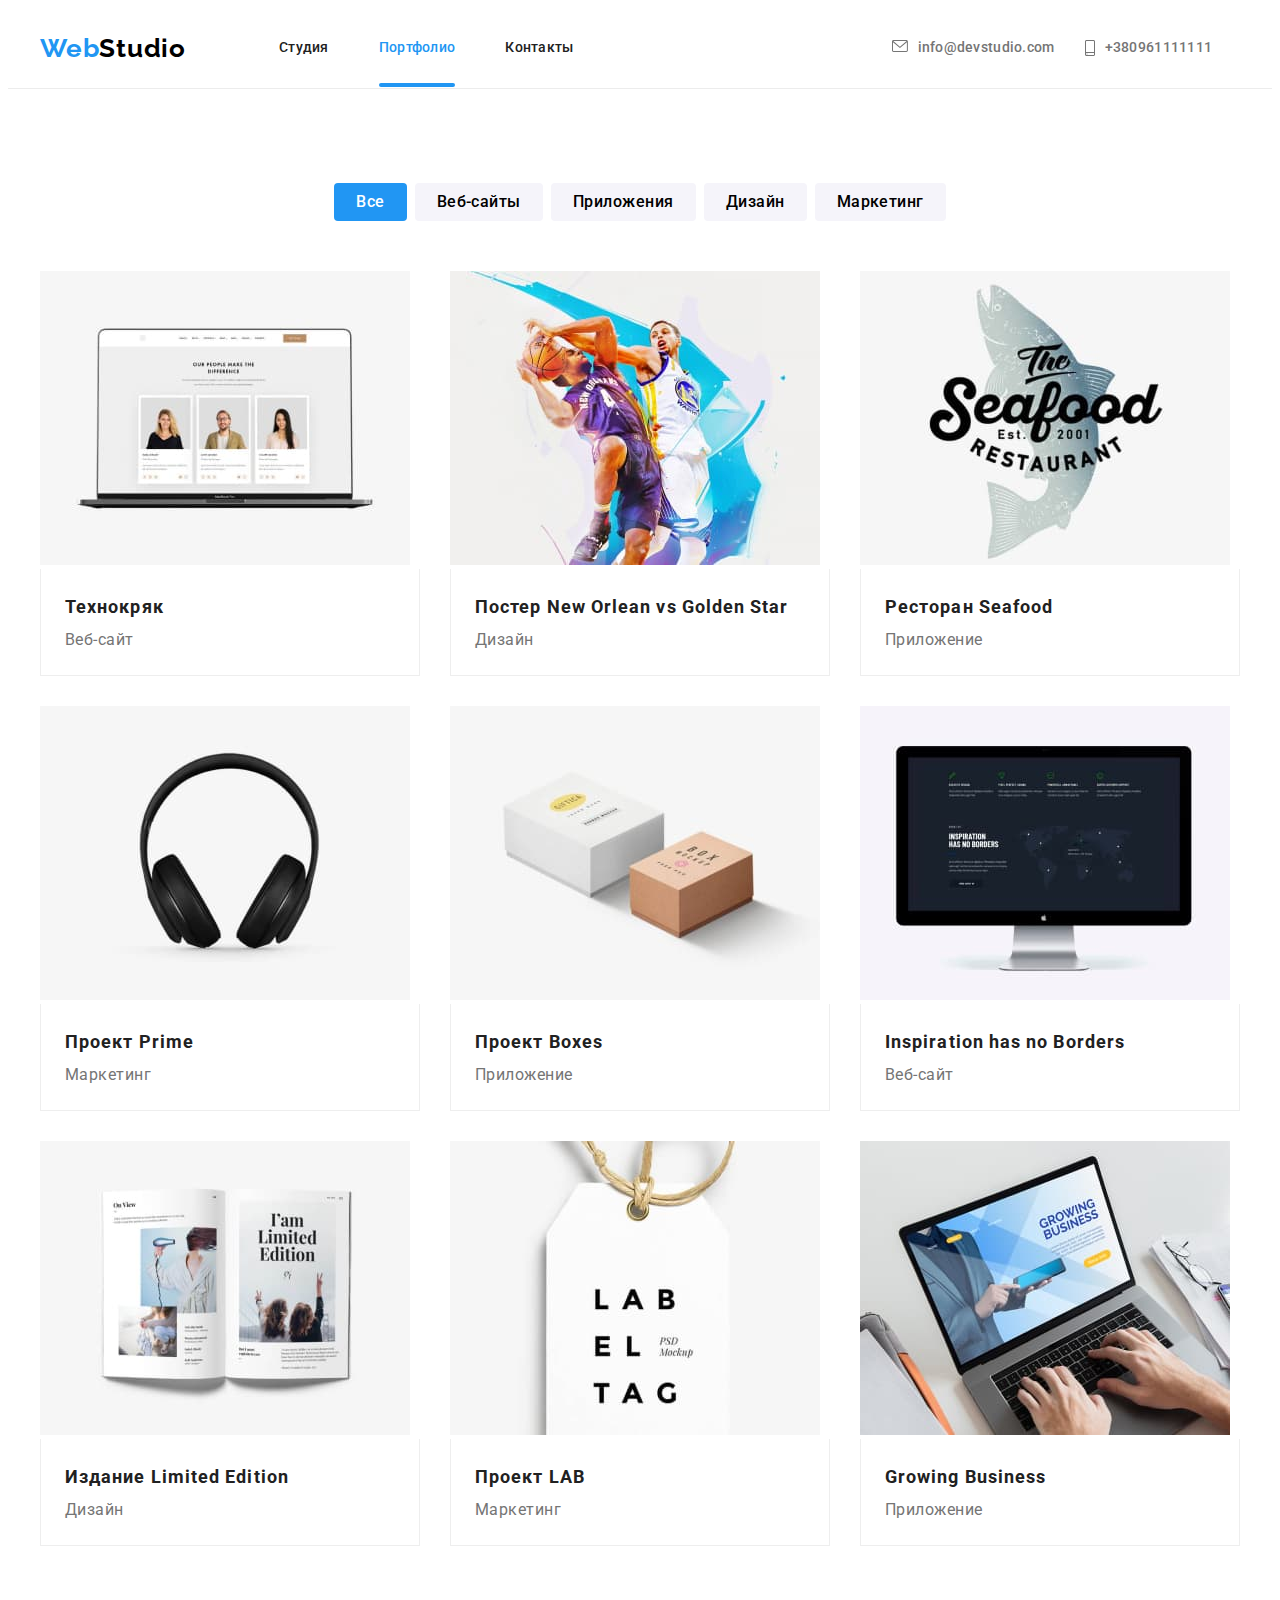
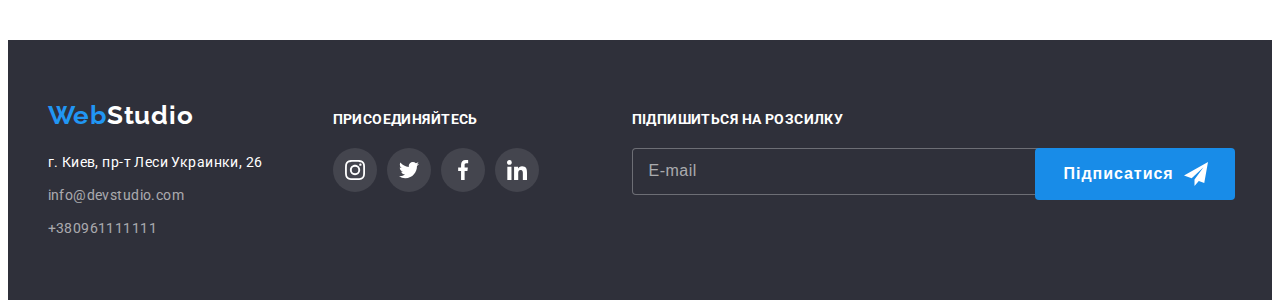
==== portfolio.html @ fa7259df "Initial commit" ====
<!DOCTYPE html>
<html lang="ru">
  <head>
    <meta charset="UTF-8" />
    <meta http-equiv="X-UA-Compatible" content="IE=edge" />
    <meta name="viewport" content="width=device-width, initial-scale=1.0" />
    <title>Document</title>
    <!--Nornalize start-->
    <link
      rel="stylesheet"
      href="https://cdnjs.cloudflare.com/ajax/libs/modern-normalize/1.1.0/modern-normalize.min.css"
      integrity="sha512-wpPYUAdjBVSE4KJnH1VR1HeZfpl1ub8YT/NKx4PuQ5NmX2tKuGu6U/JRp5y+Y8XG2tV+wKQpNHVUX03MfMFn9Q=="
      crossorigin="anonymous"
      referrerpolicy="no-referrer"
    />
    <!--Normalize end-->
    <link rel="preconnect" href="https://fonts.googleapis.com" />
    <link rel="preconnect" href="https://fonts.gstatic.com" crossorigin />
    <link
      href="https://fonts.googleapis.com/css2?family=Raleway:wght@700&family=Roboto:wght@400;500;700;900&display=swap"
      rel="stylesheet"
    />
    <link rel="stylesheet" href="./css/styles.css" />
  </head>

  <body>
    <header class="heder-portfolio">
      <div class="container header-container">
        <a class="logo" href="">Web<span class="logo-studio">Studio</span></a>
        <!--Navigate-->
        <nav class="header-nav">
          <ul class="nav-list">
            <li>
              <a class="header-nav-item nav-item" href="index.html">Студия</a>
            </li>
            <li>
              <a class="header-nav-item nav-current-link" href="">Портфолио</a>
            </li>
            <li><a class="header-nav-item nav-item" href="">Контакты</a></li>
          </ul>
        </nav>
        <!--Contacts-->

        <ul class="header-contacts">
          <li>
            <a class="header-mail mail-link" href="mailto:info@devstudio.com"
              ><svg class="header-mail-icon" width="16" height="12">
                <use href="./images/icons.svg.svg#icon-envelope"></use></svg
              >info@devstudio.com</a
            >
          </li>
          <li>
            <a class="header-phone phone-link" href="tel:+380961111111"
              ><svg class="header-phone-icon" width="10" height="16">
                <use href="./images/icons.svg.svg#icon-smartphone"></use></svg
              >+380961111111</a
            >
          </li>
        </ul>
      </div>
    </header>
    <main>
      <section class="filter-section">
        <div class="container filter-container">
          <h1 class="hidden">Портфолио работ студии</h1>
          <ul class="filter-list">
            <li>
              <button class="filter-btn main-btn" type="button">Все</button>
            </li>
            <li><button class="filter-btn" type="button">Веб-сайты</button></li>
            <li>
              <button class="filter-btn" type="button">Приложения</button>
            </li>
            <li><button class="filter-btn" type="button">Дизайн</button></li>
            <li><button class="filter-btn" type="button">Маркетинг</button></li>
          </ul>

          <ul class="projects-list">
            <li class="project-item">
              <a class="portfolio-link" href="">
                <div class="portfolio-thumb">
                  <img width="370" src="images/prtf-images/img1.jpg" alt="Веб-сайт Технокряк" />
                  <div class="overlay">
                    <p class="overlay-text">
                      Ресурс пропонує комплексні пропозиції з різним рівнем функціоналу та сервісів.
                      Все це дозволить відвідувачу отримати вичерпні відомості про компанію чи
                      приватну особу.
                    </p>
                  </div>
                </div>
                <div class="project-content">
                  <h2 class="project-name">Технокряк</h2>
                  <p class="project-text">Веб-сайт</p>
                </div>
              </a>
            </li>

            <li class="project-item">
              <a class="portfolio-link" href="">
                <div class="portfolio-thumb">
                  <img width="370" src="images/prtf-images/img2.jpg" alt="Дизайн постера" />
                  <div class="overlay">
                    <p class="overlay-text">
                      Ресурс пропонує комплексні пропозиції з різним рівнем функціоналу та сервісів.
                      Все це дозволить відвідувачу отримати вичерпні відомості про компанію чи
                      приватну особу.
                    </p>
                  </div>
                </div>
                <div class="project-content">
                  <h2 class="project-name" lang="en">Постер New Orlean vs Golden Star</h2>
                  <p class="project-text">Дизайн</p>
                </div>
              </a>
            </li>
            <li class="project-item">
              <a class="portfolio-link" href="">
                <div class="portfolio-thumb">
                  <img width="370" src="images/prtf-images/img3.jpg" alt="Приложение ресторана" />
                  <div class="overlay">
                    <p class="overlay-text">
                      Ресурс пропонує комплексні пропозиції з різним рівнем функціоналу та сервісів.
                      Все це дозволить відвідувачу отримати вичерпні відомості про компанію чи
                      приватну особу.
                    </p>
                  </div>
                </div>
                <div class="project-content">
                  <h2 class="project-name" lang="en">Ресторан Seafood</h2>
                  <p class="project-text">Приложение</p>
                </div>
              </a>
            </li>
            <li class="project-item">
              <a class="portfolio-link" href="">
                <div class="portfolio-thumb">
                  <img width="370" src="images/prtf-images/img4.jpg" alt="Маркетинговый проект" />
                  <div class="overlay">
                    <p class="overlay-text">
                      Ресурс пропонує комплексні пропозиції з різним рівнем функціоналу та сервісів.
                      Все це дозволить відвідувачу отримати вичерпні відомості про компанію чи
                      приватну особу.
                    </p>
                  </div>
                </div>
                <div class="project-content">
                  <h2 class="project-name" lang="en">Проект Prime</h2>
                  <p class="project-text">Маркетинг</p>
                </div>
              </a>
            </li>
            <li class="project-item">
              <a class="portfolio-link" href="">
                <div class="portfolio-thumb">
                  <img width="370" src="images/prtf-images/img5.jpg" alt="Проект приложения" />

                  <div class="overlay">
                    <p class="overlay-text">
                      Ресурс пропонує комплексні пропозиції з різним рівнем функціоналу та сервісів.
                      Все це дозволить відвідувачу отримати вичерпні відомості про компанію чи
                      приватну особу.
                    </p>
                  </div>
                </div>
                <div class="project-content">
                  <h2 class="project-name" lang="en">Проект Boxes</h2>
                  <p class="project-text">Приложение</p>
                </div>
              </a>
            </li>
            <li class="project-item">
              <a class="portfolio-link" href="">
                <div class="portfolio-thumb">
                  <img width="370" src="images/prtf-images/img6.jpg" alt="Веб-сайт" />
                  <div class="overlay">
                    <p class="overlay-text">
                      Ресурс пропонує комплексні пропозиції з різним рівнем функціоналу та сервісів.
                      Все це дозволить відвідувачу отримати вичерпні відомості про компанію чи
                      приватну особу.
                    </p>
                  </div>
                </div>
                <div class="project-content">
                  <h2 class="project-name" lang="en">Inspiration has no Borders</h2>
                  <p class="project-text">Веб-сайт</p>
                </div>
              </a>
            </li>

            <li class="project-item">
              <a class="portfolio-link" href="">
                <div class="portfolio-thumb">
                  <img width="370" src="images/prtf-images/img7.jpg" alt="Дизайн издания" />
                  <div class="overlay">
                    <p class="overlay-text">
                      Ресурс пропонує комплексні пропозиції з різним рівнем функціоналу та сервісів.
                      Все це дозволить відвідувачу отримати вичерпні відомості про компанію чи
                      приватну особу.
                    </p>
                  </div>
                </div>
                <div class="project-content">
                  <h2 class="project-name" lang="en">Издание Limited Edition</h2>
                  <p class="project-text">Дизайн</p>
                </div>
              </a>
            </li>
            <li class="project-item">
              <a class="portfolio-link" href="">
                <div class="portfolio-thumb">
                  <img width="370" src="images/prtf-images/img8.jpg" alt="Маркетинговый проект" />
                  <div class="overlay">
                    <p class="overlay-text">
                      Ресурс пропонує комплексні пропозиції з різним рівнем функціоналу та сервісів.
                      Все це дозволить відвідувачу отримати вичерпні відомості про компанію чи
                      приватну особу.
                    </p>
                  </div>
                </div>
                <div class="project-content">
                  <h2 class="project-name" lang="en">Проект LAB</h2>
                  <p class="project-text">Маркетинг</p>
                </div>
              </a>
            </li>
            <li class="project-item">
              <a class="portfolio-link" href="">
                <div class="portfolio-thumb">
                  <img width="370" src="images/prtf-images/img9.jpg" alt="Проект приложения" />
                  <div class="overlay">
                    <p class="overlay-text">
                      Ресурс пропонує комплексні пропозиції з різним рівнем функціоналу та сервісів.
                      Все це дозволить відвідувачу отримати вичерпні відомості про компанію чи
                      приватну особу.
                    </p>
                  </div>
                </div>
                <div class="project-content">
                  <h2 class="project-name" lang="en">Growing Business</h2>
                  <p class="project-text">Приложение</p>
                </div>
              </a>
            </li>
          </ul>
        </div>
      </section>
    </main>
    <!--Подвал-->
    <footer class="footer">
      <section class="container footer-container">
        <div class="footer-contacts">
          <a class="footer-logo" href="">Web<span class="footer-logo-studio">Studio</span></a>
          <address>
            <p class="footer-address">г. Киев, пр-т Леси Украинки, 26</p>
            <a class="footer-mail mail-link" href="mailto:info@devstudio.com">info@devstudio.com</a>
            <a class="footer-phone phone-link" href="tel:+380961111111">+380961111111</a>
          </address>
        </div>
        <div class="footer-socials">
          <h2 class="footer-social-title">Присоединяйтесь</h2>
          <ul class="footer-social-list">
            <li class="footer-social-item">
              <a
                class="footer-socials-link link"
                href=""
                target="_blank"
                rel="noopener noreferrer"
                aria-label="instagram"
              >
                <svg class="footer-socials-icon" width="20" height="20">
                  <use href="./images/icons.svg.svg#icon-instagram-2"></use>
                </svg>
              </a>
            </li>
            <li class="footer-social-item">
              <a
                class="footer-socials-link link"
                href=""
                target="_blank"
                rel="noopener noreferrer"
                aria-label="twitter"
              >
                <svg class="footer-socials-icon" width="20" height="20">
                  <use href="./images/icons.svg.svg#icon-twitter-1"></use>
                </svg>
              </a>
            </li>
            <li class="footer-social-item">
              <a
                class="footer-socials-link link"
                href=""
                target="_blank"
                rel="noopener noreferrer"
                aria-label="facebook"
              >
                <svg class="footer-socials-icon" width="20" height="20">
                  <use href="./images/icons.svg.svg#icon-facebook-1"></use>
                </svg>
              </a>
            </li>
            <li class="footer-social-item">
              <a
                class="footer-socials-link link"
                href=""
                target="_blank"
                rel="noopener noreferrer"
                aria-label="linkedin"
              >
                <svg class="footer-socials-icon" width="20" height="20">
                  <use href="./images/icons.svg.svg#icon-linkedin-1"></use>
                </svg>
              </a>
            </li>
          </ul>
        </div>
        <form class="footer-form">
          <h2 class="footer-form-title">Підпишиться на розсилку</h2>
          <div class="footer-form-items">
            <label class="footer-form-wrap">
              <input class="footer-form-input" type="email" placeholder="E-mail" />
            </label>
            <button class="footer-form-btn" type="submit">
              Підписатися
              <svg class="modal-btn-icon" width="24" height="24">
                <use href="./images/icons.svg.svg#telegram-icon"></use>
              </svg>
            </button>
          </div>
        </form>
      </section>
    </footer>
  </body>
</html>
---- css/styles.css ----
:root {
  /*colors*/
  --background-clr: #2f303a;
  --background-clr-team: #f5f4fa;

  /*fonts*/

  --secondary-font: 'Raleway', sans-serif;
  --main-font: 'Roboto', sans-serif;
  /*text colors*/
  --main-txt-cl: #212121;
  --txt-cl: #757575;
  --btn-txt-cl: #ffffff;
  --accent-txt: #2196f3;
  /*decoration*/
  --cubic: cubic-bezier(0.4, 0, 0.2, 1);
}

body {
  color: var(--main-txt-cl);
  font-family: var(--main-font);
}

/* reset styles */
h1,
h2,
h3,
h4,
h5,
h6,
p {
  margin: 0;
}

.logo {
  margin-right: 93px;
  font-family: var(--secondary-font);
  font-weight: 700;
  font-size: 26px;
  line-height: 1.19;
  letter-spacing: 0.03em;
  color: var(--accent-txt);
  text-decoration: none;
}

.container {
  width: 1200px;

  padding-left: 15px;
  padding-right: 15px;
  margin-left: auto;
  margin-right: auto;
}

.header-container {
  display: flex;
  align-items: center;
}

.logo-studio {
  color: #000000;
}

.nav-list,
.header-contacts,
.advantage-list,
.scope-list,
.team-list,
.filter-list,
.projects-list,
.clients-list,
.team-social-list,
.footer-social-list {
  list-style: none;
}

.nav-list {
  display: flex;
  gap: 50px;
  padding-left: 0%;
  margin-left: 0%;
}

.header-nav {
  font-weight: 500;
  font-size: 14px;
  line-height: 1.14;
  letter-spacing: 0.02em;
}
.nav-item {
  transition: color 250ms var(--cubic);
}
.nav-item:hover,
.nav-item:focus {
  color: var(--accent-txt);
  padding: 20px 0;
}

.nav-item,
.header-mail,
.header-phone,
.footer-mail,
.footer-phone {
  text-decoration: none;
  color: currentColor;
}

.header-contacts {
  display: flex;
  padding-left: 0px;
  gap: 30px;
  padding-top: 32px;
  padding-bottom: 32px;
  margin: 0px;
  align-items: center;
}

.header-phone {
  padding-right: 0px;
}

.header-mail {
  margin-left: 318px;
}

.header-mail,
.header-phone {
  flex-basis: calc((100% - 50px) / 2);
  font-weight: 500;
  font-size: 14px;
  line-height: 1.14;
  letter-spacing: 0.02em;
  color: var(--txt-cl);
}
.header-mail {
  display: flex;
  gap: 10px;
  transition: color 250ms var(--cubic);
}
.header-phone {
  display: flex;
  gap: 10px;
  transition: color 250ms var(--cubic);
}
.header-mail-icon,
.header-phone-icon {
  fill: #757575;
  transition: fill 250ms var(--cubic);
}

.nav-current-link {
  position: relative;
  text-decoration: none;
  color: var(--accent-txt);
  padding-bottom: 32px;
}

.nav-current-link::after {
  content: '';
  position: absolute;
  bottom: 0px;
  left: 0px;

  display: block;
  background-color: #2196f3;
  height: 4px;
  width: 100%;
  border-radius: 2px;
}
.mail-link:focus,
.mail-link:hover,
.phone-link:hover,
.phone-link:focus {
  color: var(--accent-txt);
}

.mail-link:focus .header-mail-icon,
.mail-link:hover .header-mail-icon {
  fill: var(--accent-txt);
}
.phone-link:hover .header-phone-icon,
.phone-link:focus .header-phone-icon {
  fill: var(--accent-txt);
}

.hero {
  padding-top: 200px;
  padding-bottom: 200px;

  background-image: linear-gradient(to right, rgba(47, 48, 58, 0.4), rgba(47, 48, 58, 0.4)),
    url(../images/bcgr/bcgr-Img.jpg);

  background-color: #c4c4c4;
  background-repeat: no-repeat;
  max-width: 1600px;
  margin: 0 auto;
}

.hero-title {
  margin-top: 0px;
  margin-bottom: 30px;

  font-weight: 900;
  font-size: 44px;
  line-height: 1.36;

  text-align: center;
  letter-spacing: 0.06em;
  text-transform: uppercase;
  color: var(--btn-txt-cl);
}

.hero-btn {
  display: block;
  margin: 0 auto;
  padding: 10px 32px;

  border: none;

  border-radius: 4px;

  filter: drop-shadow(0px 4px 4px rgba(0, 0, 0, 0.25));

  font-family: inherit;
  font-weight: 700;
  font-size: 16px;
  line-height: 1.86;
  letter-spacing: 0.06em;
  color: var(--btn-txt-cl);
  background-color: var(--accent-txt);
  cursor: pointer;
}

.backdrop {
  position: fixed;
  top: 0;
  left: 0;
  width: 100%;
  height: 100%;
  background-color: rgba(0, 0, 0, 0.2);
  z-index: 1000;

  display: flex;
  align-items: center;
  justify-content: center;

  opacity: 1;
  visibility: visible;
  pointer-events: initial;

  transition: opacity 250ms var(--cubic), visibility 250ms var(--cubic);
}

.backdrop.is-hidden {
  opacity: 0;
  visibility: hidden;
  pointer-events: none;
}

.modal {
  position: absolute;
  top: 50%;
  left: 50%;
  transform: translate(-50%, -50%) scale(1);

  width: 528px;

  background-color: #ffffff;
  border-radius: 4px;
  box-shadow: 0px 1px 3px rgba(0, 0, 0, 0.12), 0px 1px 1px rgba(0, 0, 0, 0.14),
    0px 2px 1px rgba(0, 0, 0, 0.2);
  visibility: visible;
  padding: 40px;

  transition: transform 250ms var(--cubic), opacity 250ms var(--cubic);
}
.backdrop.is-hidden .modal {
  opacity: 0;
  transform: translate(-50%, -50%) scale(0.3);
}

.modal-btn {
  position: absolute;

  display: flex;
  justify-content: center;
  align-items: center;
  padding: 0px;

  right: 8px;
  top: 8px;
  border: 1px solid rgba(0, 0, 0, 0.1);
  background: #ffffff;
  border-radius: 50%;
  width: 30px;
  height: 30px;
  cursor: pointer;
}

.modal-btn-icon:hover,
.modal-btn-icon:focus {
  fill: var(--accent-txt);
}

.advantage {
  padding: 94px 0;
}
.advantage-list {
  display: flex;
  margin: 0px;
  padding-left: 0;
  gap: 30px;
}
.advantage-thumb {
  display: flex;
  align-items: center;
  justify-content: center;

  height: 120px;
  background-color: #f5f4fa;
  margin-bottom: 30px;
}

.advantage-title {
  margin-bottom: 10px;
  font-weight: 700;
  font-size: 14px;
  line-height: 1.14;
  letter-spacing: 0.03em;
  text-transform: uppercase;
}

.advantage-text {
  width: 270px;
  font-weight: 400;
  font-size: 14px;
  line-height: 1.71;
  letter-spacing: 0.03em;
  color: var(--txt-cl);
}
.scope {
  padding: 0 0 94px 0;
}

.scope-title {
  margin-bottom: 50px;
}

.scope-title,
.team-title,
.clients-title {
  font-weight: 700;
  font-size: 36px;
  line-height: 1.17;
  text-align: center;
  letter-spacing: 0.03em;
}

.scope-list {
  display: flex;
  flex-wrap: wrap;
  padding-left: 0px;
  margin: 0px;
  gap: 30px;
}

.scope-item {
  flex-basis: calc((100% - 60px) / 3);
  position: relative;
}
.scope-item-text {
  position: absolute;

  bottom: 0px;
  left: 0;
  padding: 27px 10px;
  background-color: rgba(47, 48, 58, 0.8);
  width: 100%;
}
.scope-list-title {
  text-transform: uppercase;
  color: #ffffff;
  font-weight: 700;
  font-size: 14px;
  line-height: 1.14;
  letter-spacing: 0.03em;
  text-align: center;
}

.team {
  background-color: var(--background-clr-team);
  padding-top: 94px;
  padding-bottom: 94px;
}

.team-list {
  display: flex;
  flex-wrap: wrap;
  margin: 0px;
  padding: 0px;

  gap: 30px;
}

.team-item {
  flex-basis: calc((100% - 90px) / 4);
  box-shadow: 0px 2px 1px rgba(0, 0, 0, 0.2), 0px 1px 1px rgba(0, 0, 0, 0.14),
    0px 1px 3px rgba(0, 0, 0, 0.12);
}

.team-content {
  align-items: center;
  background-color: var(--btn-txt-cl);
  padding-top: 30px;
  padding-bottom: 30px;

  border-radius: 0px 0px 4px 4px;
}

.team-title {
  margin-bottom: 50px;
}

.team-img {
  display: block;
  min-width: 100%;
  height: auto;
}

.team-name {
  text-align: center;

  font-weight: 500;
  font-size: 16px;
  line-height: 1.19;
  letter-spacing: 0.03em;
}

.team-text {
  margin-top: 10px;
  text-align: center;
  margin-bottom: 16px;

  font-weight: 400;
  font-size: 16px;
  line-height: 1.19;
  letter-spacing: 0.03em;

  color: var(--txt-cl);
}
.team-social-list {
  display: flex;
  gap: 10px;
  padding-left: 32px;
  margin-top: 0px;
  margin-bottom: 0px;
}
.team-socials-link {
  display: flex;
  justify-content: center;
  align-items: center;
  border-radius: 50%;
  width: 44px;
  height: 44px;
  transition: background-color 250ms var(--cubic);
}
.team-socials-link:hover,
.team-socials-link:focus {
  background-color: var(--accent-txt);
}
.team-socials-icon {
  fill: #afb1b8;
  transition: fill 250ms var(--cubic);
}
.team-socials-link:hover .team-socials-icon,
.team-socials-link:focus .team-socials-icon {
  fill: var(--btn-txt-cl);
}
.clients-section {
  padding: 94px 0;
}
.clients-title {
  text-align: center;
  margin-bottom: 50px;
}
.clients-list {
  display: flex;
  gap: 30px;
  padding-left: 0px;
  margin-top: 0px;
  margin-bottom: 0px;
}

.clients-link {
  display: flex;
  justify-content: center;
  align-items: center;
  border: 1px solid #afb1b8;
  border-radius: 4px;
  width: 170px;
  height: 92px;
  transition: border-color 250ms var(--cubic);
}
.clients-link:hover {
  border-color: var(--accent-txt);
}
.clients-link:focus {
  border-color: var(--accent-txt);
}
.client-icon {
  fill: #afb1b8;
  transition: fill 250ms var(--cubic);
}

.clients-link:hover .client-icon,
.clients-link:focus .client-icon {
  fill: var(--accent-txt);
}

.footer {
  background-color: var(--background-clr);
  padding-top: 60px;
  padding-bottom: 60px;
}

.footer-container {
  display: flex;
  align-items: baseline;
}

.footer-container {
  padding-right: 0px;
}
.footer-contacts {
  margin-right: 70px;
}
.footer-logo {
  display: block;
  font-family: var(--secondary-font);
  font-weight: 700;
  font-size: 26px;
  line-height: 1.19;
  letter-spacing: 0.03em;
  color: var(--accent-txt);
  text-decoration: none;
}

.footer-logo-studio {
  color: var(--btn-txt-cl);
}

.footer-address {
  margin-top: 20px;
  margin-bottom: 9px;
  font-family: var(--main-font);
  font-style: normal;
  font-weight: 400;
  font-size: 14px;
  line-height: 1.7;
  letter-spacing: 0.03em;
  color: var(--btn-txt-cl);
}

.footer-mail,
.footer-phone {
  display: block;

  font-style: normal;
  font-weight: 400;
  font-size: 14px;
  line-height: 1.7;
  letter-spacing: 0.03em;
  color: rgba(255, 255, 255, 0.6);
}

.footer-mail {
  padding-bottom: 9px;
}
.footer-socials {
  margin-right: 93px;
}
.footer-social-title {
  color: var(--btn-txt-cl);
  font-weight: 700;
  font-size: 14px;
  line-height: 1.14;
  letter-spacing: 0.03em;
  text-transform: uppercase;
  margin-bottom: 20px;
}

.footer-social-list {
  display: flex;
  gap: 10px;
  padding-left: 0px;
  margin-top: 0px;
  margin-bottom: 0px;
}

.footer-socials-link {
  display: flex;
  justify-content: center;
  align-items: center;
  background-color: rgba(255, 255, 255, 0.1);
  border-radius: 50%;
  width: 44px;
  height: 44px;
  transition: background-color 250ms var(--cubic);
}
.footer-socials-link:hover,
.footer-socials-link:focus {
  background-color: var(--accent-txt);
}
.footer-socials-icon {
  fill: var(--btn-txt-cl);
}

.footer-form-items {
  display: flex;
  gap: 12px;
}

.footer-form-title {
  margin-bottom: 20px;
  font-size: 14px;
  letter-spacing: 0.03em;
  color: #ffffff;
  text-transform: uppercase;
  line-height: 1.14;
}

.footer-form-input {
  width: 100%;
  min-width: 358px;
  border: 1px solid rgba(255, 255, 255, 0.3);
  padding: 15px;
  padding-left: 16px;
  border-radius: 4px;
  background-color: #2f303a;

  outline: transparent;
  transition: border-color 250ms var(--cubic);
  color: #ffffff;
}
.footer-form-input::placeholder {
  color: rgba(255, 255, 255, 0.6);
  font-size: 16px;
  line-height: 1.25;
  letter-spacing: 0.03em;
}
.footer-form-input:focus {
  border-color: #2196f3;
}
.footer-form-btn {
  display: flex;
  gap: 10px;
  align-items: center;

  padding: 10px 14px 10px 28px;

  color: #ffffff;
  font-weight: 700;
  font-size: 16px;
  letter-spacing: 0.06em;
  line-height: 1.88;
  background-color: #188ce8;
  border: 1px solid transparent;
  border-radius: 4px;
  width: 200px;
  cursor: pointer;
  transition: box-shadow 250ms var(--cubic);
}

.footer-form-btn:hover,
.footer-form-btn:focus {
  box-shadow: 0px 4px 4px rgba(0, 0, 0, 0.15);
}

.heder-portfolio {
  border-bottom: 1px solid #ececec;
}

.filter-section {
  padding: 94px 0;
}

.hidden {
  display: none;
}

.filter-list {
  display: flex;
  flex-wrap: wrap;
  justify-content: center;
  gap: 8px;
  padding-left: 0;
  margin: 0px;
  margin-bottom: 50px;
}

.filter-btn {
  display: block;
  margin: 0 auto;
  padding: 6px 22px;
  border: none;
  border-radius: 4px;

  font-family: inherit;
  font-weight: 500;
  font-size: 16px;
  line-height: 1.62;
  letter-spacing: 0.03em;
  cursor: pointer;
  background-color: var(--background-clr-team);
  transition: color 250ms var(--cubic), background 250ms var(--cubic), box-shadow 250ms var(--cubic);
}

.filter-btn:hover,
.filter-btn:focus {
  box-shadow: 0px 2px 2px rgba(0, 0, 0, 0.12), 0px 1px 2px rgba(0, 0, 0, 0.08),
    0px 3px 1px rgba(0, 0, 0, 0.1);
  background: var(--accent-txt);
  color: var(--btn-txt-cl);
}

.main-btn {
  background: var(--accent-txt);
  color: var(--btn-txt-cl);
}

.projects-list {
  display: flex;
  flex-wrap: wrap;
  margin: 0;
  padding-left: 0px;

  gap: 30px;
}

.project-item {
  flex-basis: calc((100% - 60px) / 3);
}
.portfolio-link {
  display: block;
  text-decoration: none;
  color: currentColor;
  transition: box-shadow 250ms var(--cubic);
}

.portfolio-link:hover,
.portfolio-link:focus {
  box-shadow: 1px 4px 6px rgba(0, 0, 0, 0.16), 0px 4px 4px rgba(0, 0, 0, 0.06),
    0px 1px 1px rgba(0, 0, 0, 0.12);
}
.portfolio-link:hover .overlay {
  transform: translateY(0);
}

.portfolio-thumb {
  position: relative;
  overflow: hidden;
}

.overlay {
  position: absolute;
  top: 0;
  left: 0;

  display: flex;
  align-items: center;
  justify-content: center;

  width: 100%;
  height: 100%;
  padding: 63px 24px;

  background-color: rgba(33, 150, 243, 0.9);

  transition: transform 250ms var(--cubic);
  transform: translateY(100%);
}

.overlay-text {
  color: #ffffff;
  font-weight: 400;
  font-size: 18px;
  line-height: 1.56;
  letter-spacing: 0.03em;
  user-select: none;
}
.project-content {
  padding: 20px 24px;
  border: 1px solid #eeeeee;
  border-top: none;
}

.project-name {
  font-weight: 700;
  font-size: 18px;
  line-height: 2;
  letter-spacing: 0.06em;
}

.project-text {
  font-weight: 400;
  font-size: 16px;
  line-height: 1.88;
  color: var(--txt-cl);
  letter-spacing: 0.03em;
}

.register-form {
  text-align: center;
}

.register-form-title {
  display: block;
  margin-bottom: 12px;

  font-size: 20px;
  text-align: center;
  letter-spacing: 0.03em;
  line-height: 1.15;
  color: #212121;
}

.register-form-group {
  margin-bottom: 20px;
}

.register-form-wrap {
  position: relative;
  display: block;
  margin-bottom: 10px;
}

.register-form-wrap:last-child {
  margin-bottom: 0;
}

.register-form-label {
  display: block;
  text-align: left;
  margin-bottom: 4px;

  color: #757575;
  font-size: 12px;
  line-height: 1.17;
  letter-spacing: 0.01em;
}
.register-form-input,
.register-form-message {
  width: 100%;
  border: 1px solid rgba(33, 33, 33, 0.2);
  padding: 12px;
  padding-left: 15px;
  border-radius: 5px;

  outline: transparent;
}
.register-form-input {
  padding-left: 42px;
  height: 40px;
  transition: border-color 250ms var(--cubic);
}
.register-form-input:focus,
.register-form-message:focus {
  border-color: var(--accent-txt);
}

.register-form-message {
  padding: 12px 16px;
  max-height: 120px;
  resize: none;
  transition: border-color 250ms var(--cubic);
}
.register-form-message::placeholder {
  color: rgba(117, 117, 117, 0.5);
  font-size: 12px;
  line-height: 1.17;
  letter-spacing: 0.01em;
}
.register-form-icon {
  position: absolute;
  bottom: 11px;
  left: 12px;
  transition: fill 250ms var(--cubic);
}
.register-form-input:focus-within + .register-form-icon {
  fill: var(--accent-txt);
}

.register-form-agreement {
  display: flex;
  align-items: center;
  justify-content: center;
  gap: 8px;
  margin-bottom: 30px;
}
.visuaaly-hidden {
  position: absolute;
  white-space: nowrap;
  width: 1px;
  height: 1px;
  overflow: hidden;
  border: 0;
  padding: 0;
  clip: rect(0 0 0 0);
  clip-path: inset(50%);
  margin: -1px;
}

.register-checkbox:checked + .register-icon .register-icon-uncheck {
  opacity: 0;
  transition: opacity 250ms var(--cubic);
}
.register-icon-check {
  opacity: 0;
  transition: opacity var(--cubic);
}

.register-checkbox:checked + .register-icon .register-icon-check {
  opacity: 1;
}

.register-form-agreement-text {
  font-size: 14px;
  user-select: none;
  text-underline-position: under;
  line-height: 1.71;
  letter-spacing: 0.03em;
  color: #757575;
}
.register-form-agreement-link {
  color: #2196f3;
}

.register-form-btn {
  display: inline-flex;
  align-items: center;

  padding: 10px 52px;

  color: #ffffff;
  font-weight: 700;
  font-size: 16px;
  letter-spacing: 0.06em;
  line-height: 1.88;
  background-color: #2196f3;
  border: 1px solid transparent;
  border-radius: 4px;
  filter: drop-shadow(0px 4px 4px rgba(0, 0, 0, 0.15));
  cursor: pointer;
  transition: background-color 250ms var(--cubic);
}

.register-form-btn:hover,
.register-form-btn:focus {
  background-color: #188ce8;
}
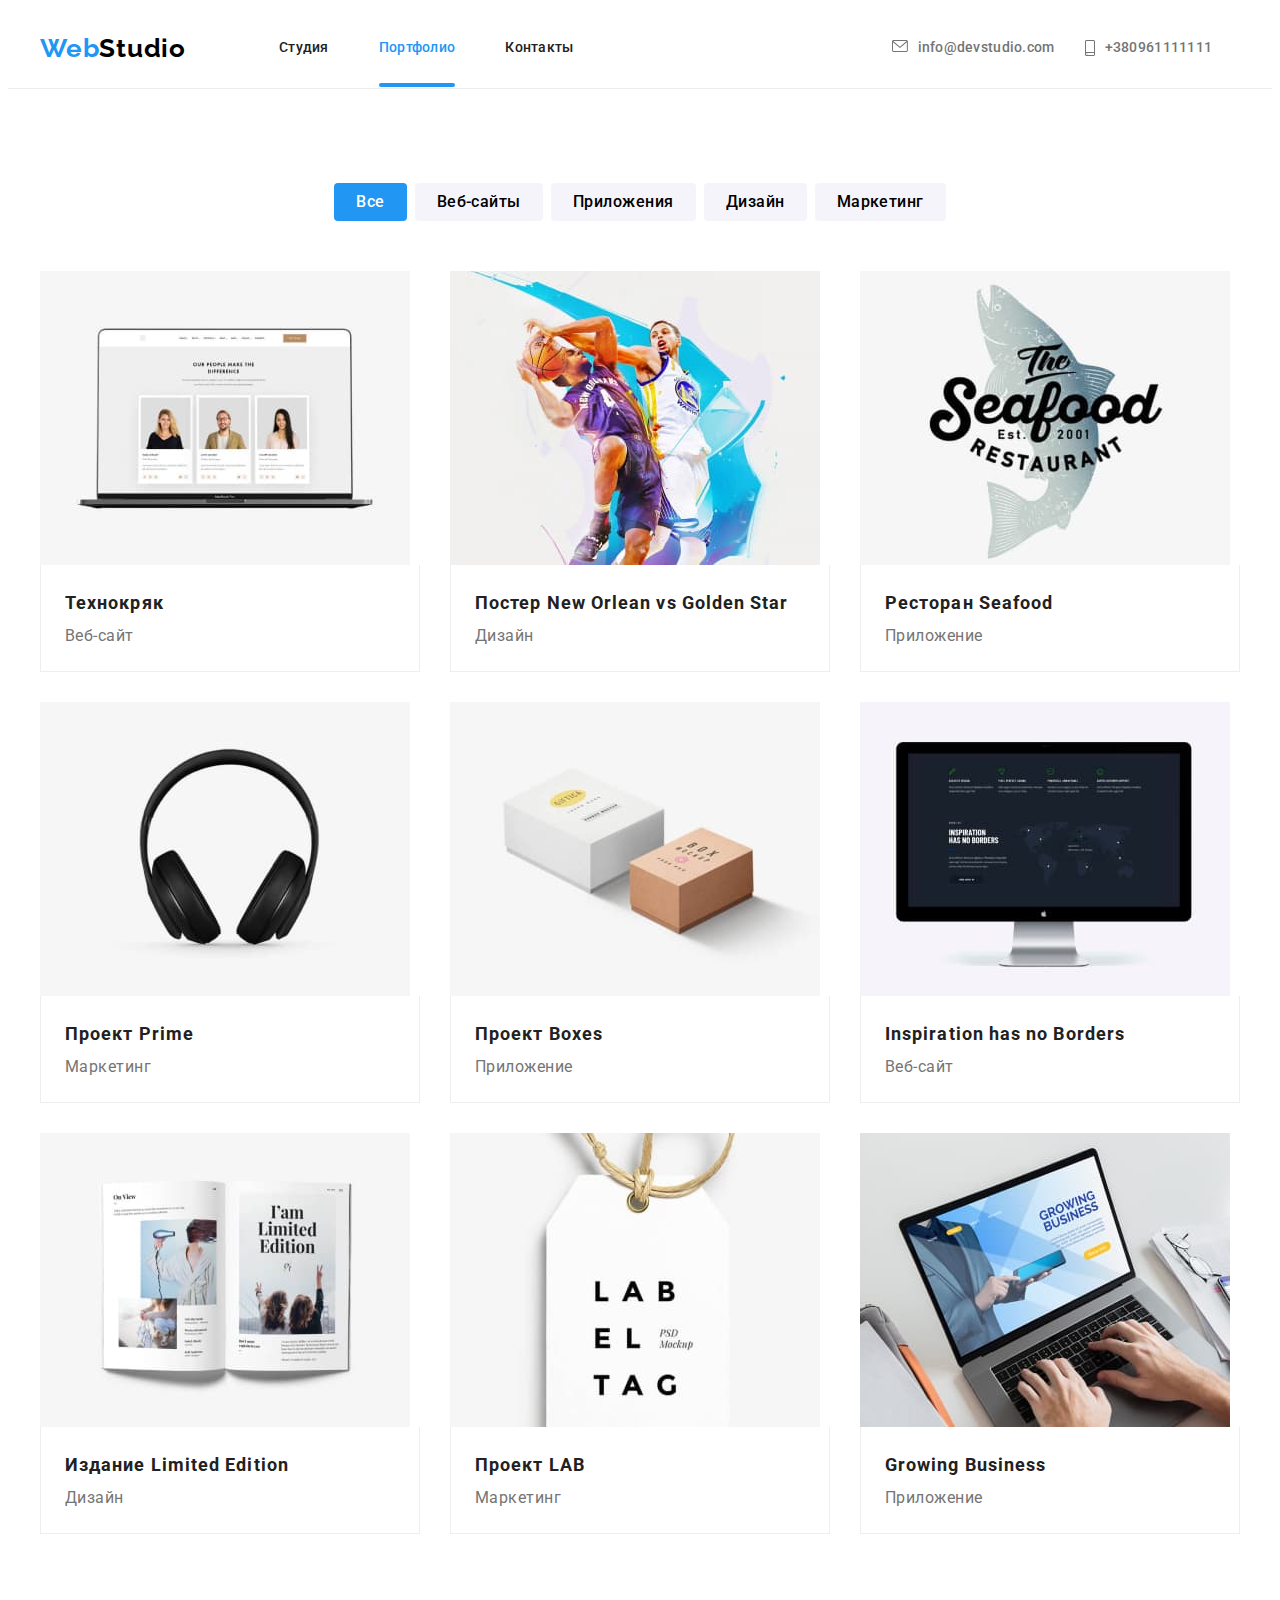
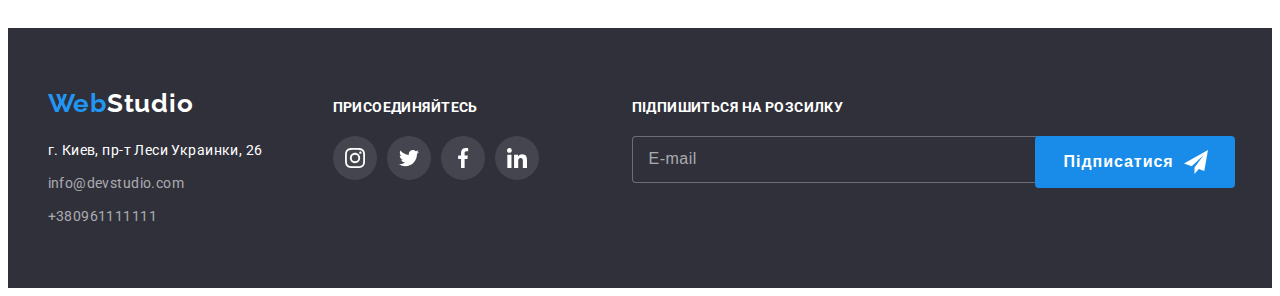
==== commit fe78a911: "BEM portfolio" ====
--- a/portfolio.html
+++ b/portfolio.html
@@ -24,34 +24,34 @@
   </head>
 
   <body>
-    <header class="heder-portfolio">
-      <div class="container header-container">
-        <a class="logo" href="">Web<span class="logo-studio">Studio</span></a>
+    <header class="heder heder__portfolio">
+      <div class="container header__container">
+        <a class="logo header__logo" href="">Web<span class="logo__studio">Studio</span></a>
         <!--Navigate-->
-        <nav class="header-nav">
-          <ul class="nav-list">
-            <li>
-              <a class="header-nav-item nav-item" href="index.html">Студия</a>
-            </li>
-            <li>
-              <a class="header-nav-item nav-current-link" href="">Портфолио</a>
-            </li>
-            <li><a class="header-nav-item nav-item" href="">Контакты</a></li>
+        <nav class="nav">
+          <ul class="nav__list">
+            <li class="nav__item">
+              <a class="nav__link" href="index.html">Студия</a>
+            </li>
+            <li class="nav__item">
+              <a class="nav__link nav__link--current" href="">Портфолио</a>
+            </li class="nav__item">
+            <li><a class="nav__link" href="">Контакты</a></li>
           </ul>
         </nav>
         <!--Contacts-->
 
-        <ul class="header-contacts">
-          <li>
-            <a class="header-mail mail-link" href="mailto:info@devstudio.com"
-              ><svg class="header-mail-icon" width="16" height="12">
+        <ul class="nav-contacts__list">
+          <li class="nav-contacts__item">
+            <a class="nav-contacts__mail" href="mailto:info@devstudio.com"
+              ><svg class="nav-contacts__icon" width="16" height="12">
                 <use href="./images/icons.svg.svg#icon-envelope"></use></svg
               >info@devstudio.com</a
             >
           </li>
-          <li>
-            <a class="header-phone phone-link" href="tel:+380961111111"
-              ><svg class="header-phone-icon" width="10" height="16">
+          <li class="nav-contacts__item">
+            <a class="nav-contacts__phone" href="tel:+380961111111"
+              ><svg class="nav-contacts__icon" width="10" height="16">
                 <use href="./images/icons.svg.svg#icon-smartphone"></use></svg
               >+380961111111</a
             >
@@ -60,184 +60,184 @@
       </div>
     </header>
     <main>
-      <section class="filter-section">
+      <section class="filter">
         <div class="container filter-container">
-          <h1 class="hidden">Портфолио работ студии</h1>
-          <ul class="filter-list">
+          <h1 class="filter__title filter__title--hidden">Портфолио работ студии</h1>
+          <ul class="filter__list">
             <li>
-              <button class="filter-btn main-btn" type="button">Все</button>
-            </li>
-            <li><button class="filter-btn" type="button">Веб-сайты</button></li>
+              <button class="filter__btn filter__btn--main" type="button">Все</button>
+            </li>
+            <li><button class="filter__btn" type="button">Веб-сайты</button></li>
             <li>
-              <button class="filter-btn" type="button">Приложения</button>
-            </li>
-            <li><button class="filter-btn" type="button">Дизайн</button></li>
-            <li><button class="filter-btn" type="button">Маркетинг</button></li>
+              <button class="filter__btn" type="button">Приложения</button>
+            </li>
+            <li><button class="filter__btn" type="button">Дизайн</button></li>
+            <li><button class="filter__btn" type="button">Маркетинг</button></li>
           </ul>
 
           <ul class="projects-list">
-            <li class="project-item">
-              <a class="portfolio-link" href="">
-                <div class="portfolio-thumb">
+            <li class="projects-list__item">
+              <a class="projects-list__link" href="">
+                <div class="projects-list__thumb">
                   <img width="370" src="images/prtf-images/img1.jpg" alt="Веб-сайт Технокряк" />
                   <div class="overlay">
-                    <p class="overlay-text">
-                      Ресурс пропонує комплексні пропозиції з різним рівнем функціоналу та сервісів.
-                      Все це дозволить відвідувачу отримати вичерпні відомості про компанію чи
-                      приватну особу.
-                    </p>
-                  </div>
-                </div>
-                <div class="project-content">
-                  <h2 class="project-name">Технокряк</h2>
-                  <p class="project-text">Веб-сайт</p>
-                </div>
-              </a>
-            </li>
-
-            <li class="project-item">
-              <a class="portfolio-link" href="">
-                <div class="portfolio-thumb">
+                    <p class="projects-list__desc">
+                      Ресурс пропонує комплексні пропозиції з різним рівнем функціоналу та сервісів.
+                      Все це дозволить відвідувачу отримати вичерпні відомості про компанію чи
+                      приватну особу.
+                    </p>
+                  </div>
+                </div>
+                <div class="projects-list__content">
+                  <h2 class="projects-list__name">Технокряк</h2>
+                  <p class="projects-list__text">Веб-сайт</p>
+                </div>
+              </a>
+            </li>
+
+            <li class="projects-list__item">
+              <a class="projects-list__link link" href="">
+                <div class="projects-list__thumb">
                   <img width="370" src="images/prtf-images/img2.jpg" alt="Дизайн постера" />
                   <div class="overlay">
-                    <p class="overlay-text">
-                      Ресурс пропонує комплексні пропозиції з різним рівнем функціоналу та сервісів.
-                      Все це дозволить відвідувачу отримати вичерпні відомості про компанію чи
-                      приватну особу.
-                    </p>
-                  </div>
-                </div>
-                <div class="project-content">
-                  <h2 class="project-name" lang="en">Постер New Orlean vs Golden Star</h2>
-                  <p class="project-text">Дизайн</p>
-                </div>
-              </a>
-            </li>
-            <li class="project-item">
-              <a class="portfolio-link" href="">
-                <div class="portfolio-thumb">
+                    <p class="projects-list__desc">
+                      Ресурс пропонує комплексні пропозиції з різним рівнем функціоналу та сервісів.
+                      Все це дозволить відвідувачу отримати вичерпні відомості про компанію чи
+                      приватну особу.
+                    </p>
+                  </div>
+                </div>
+                <div class="projects-list__content">
+                  <h2 class="projects-list__name" lang="en">Постер New Orlean vs Golden Star</h2>
+                  <p class="projects-list__text">Дизайн</p>
+                </div>
+              </a>
+            </li>
+            <li class="projects-list__item">
+              <a class="projects-list__link" href="">
+                <div class="projects-list__thumb">
                   <img width="370" src="images/prtf-images/img3.jpg" alt="Приложение ресторана" />
                   <div class="overlay">
-                    <p class="overlay-text">
-                      Ресурс пропонує комплексні пропозиції з різним рівнем функціоналу та сервісів.
-                      Все це дозволить відвідувачу отримати вичерпні відомості про компанію чи
-                      приватну особу.
-                    </p>
-                  </div>
-                </div>
-                <div class="project-content">
-                  <h2 class="project-name" lang="en">Ресторан Seafood</h2>
-                  <p class="project-text">Приложение</p>
-                </div>
-              </a>
-            </li>
-            <li class="project-item">
-              <a class="portfolio-link" href="">
-                <div class="portfolio-thumb">
+                    <p class="projects-list__desc">
+                      Ресурс пропонує комплексні пропозиції з різним рівнем функціоналу та сервісів.
+                      Все це дозволить відвідувачу отримати вичерпні відомості про компанію чи
+                      приватну особу.
+                    </p>
+                  </div>
+                </div>
+                <div class="projects-list__content">
+                  <h2 class="projects-list__name" lang="en">Ресторан Seafood</h2>
+                  <p class="projects-list__text">Приложение</p>
+                </div>
+              </a>
+            </li>
+            <li class="projects-list__item">
+              <a class="projects-list__link" href="">
+                <div class="projects-list__thumb">
                   <img width="370" src="images/prtf-images/img4.jpg" alt="Маркетинговый проект" />
                   <div class="overlay">
-                    <p class="overlay-text">
-                      Ресурс пропонує комплексні пропозиції з різним рівнем функціоналу та сервісів.
-                      Все це дозволить відвідувачу отримати вичерпні відомості про компанію чи
-                      приватну особу.
-                    </p>
-                  </div>
-                </div>
-                <div class="project-content">
-                  <h2 class="project-name" lang="en">Проект Prime</h2>
-                  <p class="project-text">Маркетинг</p>
-                </div>
-              </a>
-            </li>
-            <li class="project-item">
-              <a class="portfolio-link" href="">
-                <div class="portfolio-thumb">
+                    <p class="projects-list__desc">
+                      Ресурс пропонує комплексні пропозиції з різним рівнем функціоналу та сервісів.
+                      Все це дозволить відвідувачу отримати вичерпні відомості про компанію чи
+                      приватну особу.
+                    </p>
+                  </div>
+                </div>
+                <div class="projects-list__content">
+                  <h2 class="projects-list__name" lang="en">Проект Prime</h2>
+                  <p class="projects-list__text">Маркетинг</p>
+                </div>
+              </a>
+            </li>
+            <li class="projects-list__item">
+              <a class="projects-list__link" href="">
+                <div class="projects-list__thumb">
                   <img width="370" src="images/prtf-images/img5.jpg" alt="Проект приложения" />
 
                   <div class="overlay">
-                    <p class="overlay-text">
-                      Ресурс пропонує комплексні пропозиції з різним рівнем функціоналу та сервісів.
-                      Все це дозволить відвідувачу отримати вичерпні відомості про компанію чи
-                      приватну особу.
-                    </p>
-                  </div>
-                </div>
-                <div class="project-content">
-                  <h2 class="project-name" lang="en">Проект Boxes</h2>
-                  <p class="project-text">Приложение</p>
-                </div>
-              </a>
-            </li>
-            <li class="project-item">
-              <a class="portfolio-link" href="">
-                <div class="portfolio-thumb">
+                    <p class="projects-list__desc">
+                      Ресурс пропонує комплексні пропозиції з різним рівнем функціоналу та сервісів.
+                      Все це дозволить відвідувачу отримати вичерпні відомості про компанію чи
+                      приватну особу.
+                    </p>
+                  </div>
+                </div>
+                <div class="projects-list__content">
+                  <h2 class="projects-list__name" lang="en">Проект Boxes</h2>
+                  <p class="projects-list__text">Приложение</p>
+                </div>
+              </a>
+            </li>
+            <li class="projects-list__item">
+              <a class="projects-list__link" href="">
+                <div class="projects-list__thumb">
                   <img width="370" src="images/prtf-images/img6.jpg" alt="Веб-сайт" />
                   <div class="overlay">
-                    <p class="overlay-text">
-                      Ресурс пропонує комплексні пропозиції з різним рівнем функціоналу та сервісів.
-                      Все це дозволить відвідувачу отримати вичерпні відомості про компанію чи
-                      приватну особу.
-                    </p>
-                  </div>
-                </div>
-                <div class="project-content">
-                  <h2 class="project-name" lang="en">Inspiration has no Borders</h2>
-                  <p class="project-text">Веб-сайт</p>
-                </div>
-              </a>
-            </li>
-
-            <li class="project-item">
-              <a class="portfolio-link" href="">
-                <div class="portfolio-thumb">
+                    <p class="projects-list__desc">
+                      Ресурс пропонує комплексні пропозиції з різним рівнем функціоналу та сервісів.
+                      Все це дозволить відвідувачу отримати вичерпні відомості про компанію чи
+                      приватну особу.
+                    </p>
+                  </div>
+                </div>
+                <div class="projects-list__content">
+                  <h2 class="projects-list__name" lang="en">Inspiration has no Borders</h2>
+                  <p class="projects-list__text">Веб-сайт</p>
+                </div>
+              </a>
+            </li>
+
+            <li class="projects-list__item">
+              <a class="projects-list__link" href="">
+                <div class="projects-list__thumb">
                   <img width="370" src="images/prtf-images/img7.jpg" alt="Дизайн издания" />
                   <div class="overlay">
-                    <p class="overlay-text">
-                      Ресурс пропонує комплексні пропозиції з різним рівнем функціоналу та сервісів.
-                      Все це дозволить відвідувачу отримати вичерпні відомості про компанію чи
-                      приватну особу.
-                    </p>
-                  </div>
-                </div>
-                <div class="project-content">
-                  <h2 class="project-name" lang="en">Издание Limited Edition</h2>
-                  <p class="project-text">Дизайн</p>
-                </div>
-              </a>
-            </li>
-            <li class="project-item">
-              <a class="portfolio-link" href="">
-                <div class="portfolio-thumb">
+                    <p class="projects-list__desc">
+                      Ресурс пропонує комплексні пропозиції з різним рівнем функціоналу та сервісів.
+                      Все це дозволить відвідувачу отримати вичерпні відомості про компанію чи
+                      приватну особу.
+                    </p>
+                  </div>
+                </div>
+                <div class="projects-list__content">
+                  <h2 class="projects-list__name" lang="en">Издание Limited Edition</h2>
+                  <p class="projects-list__text">Дизайн</p>
+                </div>
+              </a>
+            </li>
+            <li class="projects-list__item">
+              <a class="projects-list__link" href="">
+                <div class="projects-list__thumb">
                   <img width="370" src="images/prtf-images/img8.jpg" alt="Маркетинговый проект" />
                   <div class="overlay">
-                    <p class="overlay-text">
-                      Ресурс пропонує комплексні пропозиції з різним рівнем функціоналу та сервісів.
-                      Все це дозволить відвідувачу отримати вичерпні відомості про компанію чи
-                      приватну особу.
-                    </p>
-                  </div>
-                </div>
-                <div class="project-content">
-                  <h2 class="project-name" lang="en">Проект LAB</h2>
-                  <p class="project-text">Маркетинг</p>
-                </div>
-              </a>
-            </li>
-            <li class="project-item">
-              <a class="portfolio-link" href="">
-                <div class="portfolio-thumb">
+                    <p class="projects-list__desc">
+                      Ресурс пропонує комплексні пропозиції з різним рівнем функціоналу та сервісів.
+                      Все це дозволить відвідувачу отримати вичерпні відомості про компанію чи
+                      приватну особу.
+                    </p>
+                  </div>
+                </div>
+                <div class="projects-list__content">
+                  <h2 class="projects-list__name" lang="en">Проект LAB</h2>
+                  <p class="projects-list__text">Маркетинг</p>
+                </div>
+              </a>
+            </li>
+            <li class="projects-list__item">
+              <a class="projects-list__link" href="">
+                <div class="projects-list__thumb">
                   <img width="370" src="images/prtf-images/img9.jpg" alt="Проект приложения" />
                   <div class="overlay">
-                    <p class="overlay-text">
-                      Ресурс пропонує комплексні пропозиції з різним рівнем функціоналу та сервісів.
-                      Все це дозволить відвідувачу отримати вичерпні відомості про компанію чи
-                      приватну особу.
-                    </p>
-                  </div>
-                </div>
-                <div class="project-content">
-                  <h2 class="project-name" lang="en">Growing Business</h2>
-                  <p class="project-text">Приложение</p>
+                    <p class="projects-list__desc">
+                      Ресурс пропонує комплексні пропозиції з різним рівнем функціоналу та сервісів.
+                      Все це дозволить відвідувачу отримати вичерпні відомості про компанію чи
+                      приватну особу.
+                    </p>
+                  </div>
+                </div>
+                <div class="projects-list__content">
+                  <h2 class="projects-list__name" lang="en">Growing Business</h2>
+                  <p class="projects-list__text">Приложение</p>
                 </div>
               </a>
             </li>
@@ -247,66 +247,66 @@
     </main>
     <!--Подвал-->
     <footer class="footer">
-      <section class="container footer-container">
-        <div class="footer-contacts">
-          <a class="footer-logo" href="">Web<span class="footer-logo-studio">Studio</span></a>
+      <section class="container footer__container">
+        <div class="footer__contacts">
+          <a class="footer__logo" href="">Web<span class="footer__logo--studio">Studio</span></a>
           <address>
-            <p class="footer-address">г. Киев, пр-т Леси Украинки, 26</p>
-            <a class="footer-mail mail-link" href="mailto:info@devstudio.com">info@devstudio.com</a>
-            <a class="footer-phone phone-link" href="tel:+380961111111">+380961111111</a>
+            <p class="footer__address">г. Киев, пр-т Леси Украинки, 26</p>
+            <a class="footer__mail" href="mailto:info@devstudio.com">info@devstudio.com</a>
+            <a class="footer__phone" href="tel:+380961111111">+380961111111</a>
           </address>
         </div>
-        <div class="footer-socials">
-          <h2 class="footer-social-title">Присоединяйтесь</h2>
-          <ul class="footer-social-list">
-            <li class="footer-social-item">
+        <div class="footer-social">
+          <h2 class="footer-social__title">Присоединяйтесь</h2>
+          <ul class="footer-social__list">
+            <li class="footer-social__item">
               <a
-                class="footer-socials-link link"
+                class="footer-social__link link"
                 href=""
                 target="_blank"
                 rel="noopener noreferrer"
                 aria-label="instagram"
               >
-                <svg class="footer-socials-icon" width="20" height="20">
+                <svg class="footer-social__icon" width="20" height="20">
                   <use href="./images/icons.svg.svg#icon-instagram-2"></use>
                 </svg>
               </a>
             </li>
-            <li class="footer-social-item">
+            <li class="footer-social__item">
               <a
-                class="footer-socials-link link"
+                class="footer-social__link link"
                 href=""
                 target="_blank"
                 rel="noopener noreferrer"
                 aria-label="twitter"
               >
-                <svg class="footer-socials-icon" width="20" height="20">
+                <svg class="footer-social__icon" width="20" height="20">
                   <use href="./images/icons.svg.svg#icon-twitter-1"></use>
                 </svg>
               </a>
             </li>
-            <li class="footer-social-item">
+            <li class="footer-social__item">
               <a
-                class="footer-socials-link link"
+                class="footer-social__link link"
                 href=""
                 target="_blank"
                 rel="noopener noreferrer"
                 aria-label="facebook"
               >
-                <svg class="footer-socials-icon" width="20" height="20">
+                <svg class="footer-social__icon" width="20" height="20">
                   <use href="./images/icons.svg.svg#icon-facebook-1"></use>
                 </svg>
               </a>
             </li>
-            <li class="footer-social-item">
+            <li class="footer-social__item">
               <a
-                class="footer-socials-link link"
+                class="footer-social__link link"
                 href=""
                 target="_blank"
                 rel="noopener noreferrer"
                 aria-label="linkedin"
               >
-                <svg class="footer-socials-icon" width="20" height="20">
+                <svg class="footer-social__icon" width="20" height="20">
                   <use href="./images/icons.svg.svg#icon-linkedin-1"></use>
                 </svg>
               </a>
@@ -314,17 +314,19 @@
           </ul>
         </div>
         <form class="footer-form">
-          <h2 class="footer-form-title">Підпишиться на розсилку</h2>
-          <div class="footer-form-items">
-            <label class="footer-form-wrap">
-              <input class="footer-form-input" type="email" placeholder="E-mail" />
+        
+          <h2 class="footer-form__title">Підпишиться на розсилку</h2>
+          <div class="footer-form__items">
+            <label class="subscribe-form">
+              <input class="subscribe-form__input" type="email" placeholder="E-mail" />
             </label>
-            <button class="footer-form-btn" type="submit">
+            <button class="subscribe-form__btn" type="submit">
               Підписатися
-              <svg class="modal-btn-icon" width="24" height="24">
+              <svg class="subscribe-form__icon" width="24" height="24">
                 <use href="./images/icons.svg.svg#telegram-icon"></use>
               </svg>
             </button>
+        
           </div>
         </form>
       </section>
--- a/css/styles.css
+++ b/css/styles.css
@@ -31,6 +31,14 @@
 p {
   margin: 0;
 }
+img {
+  display: block;
+  max-width: 100%;
+}
+link {
+  text-decoration: none;
+    color: currentColor;
+  }
 
 .logo {
   margin-right: 93px;
@@ -52,60 +60,60 @@
   margin-right: auto;
 }
 
-.header-container {
-  display: flex;
-  align-items: center;
-}
-
-.logo-studio {
+.header__container {
+  display: flex;
+  align-items: center;
+}
+
+.logo__studio {
   color: #000000;
 }
 
-.nav-list,
-.header-contacts,
-.advantage-list,
-.scope-list,
-.team-list,
-.filter-list,
+.nav__list,
+.nav-contacts__list,
+.advantage__list,
+.scope__list,
+.team__list,
+.filter__list,
 .projects-list,
-.clients-list,
-.team-social-list,
-.footer-social-list {
+.clients__list,
+.social-list,
+.footer-social__list {
   list-style: none;
 }
 
-.nav-list {
+.nav__list {
   display: flex;
   gap: 50px;
   padding-left: 0%;
   margin-left: 0%;
 }
 
-.header-nav {
+.nav {
   font-weight: 500;
   font-size: 14px;
   line-height: 1.14;
   letter-spacing: 0.02em;
 }
-.nav-item {
+.nav__link {
   transition: color 250ms var(--cubic);
 }
-.nav-item:hover,
-.nav-item:focus {
+.nav__link:hover,
+.nav__link:focus {
   color: var(--accent-txt);
-  padding: 20px 0;
-}
-
-.nav-item,
-.header-mail,
-.header-phone,
-.footer-mail,
-.footer-phone {
+  padding: 32px 0;
+}
+
+.nav__link,
+.nav-contacts__mail,
+.nav-contacts__phone,
+.footer__mail,
+.footer__phone {
   text-decoration: none;
   color: currentColor;
 }
 
-.header-contacts {
+.nav-contacts__list {
   display: flex;
   padding-left: 0px;
   gap: 30px;
@@ -115,16 +123,16 @@
   align-items: center;
 }
 
-.header-phone {
+.nav-contacts__phone {
   padding-right: 0px;
 }
 
-.header-mail {
+.nav-contacts__mail {
   margin-left: 318px;
 }
 
-.header-mail,
-.header-phone {
+.nav-contacts__mail,
+.nav-contacts__phone {
   flex-basis: calc((100% - 50px) / 2);
   font-weight: 500;
   font-size: 14px;
@@ -132,30 +140,29 @@
   letter-spacing: 0.02em;
   color: var(--txt-cl);
 }
-.header-mail {
+.nav-contacts__mail {
   display: flex;
   gap: 10px;
   transition: color 250ms var(--cubic);
 }
-.header-phone {
+.nav-contacts__phone {
   display: flex;
   gap: 10px;
   transition: color 250ms var(--cubic);
 }
-.header-mail-icon,
-.header-phone-icon {
+.nav-contacts__icon {
   fill: #757575;
   transition: fill 250ms var(--cubic);
 }
 
-.nav-current-link {
+.nav__link--current {
   position: relative;
   text-decoration: none;
   color: var(--accent-txt);
   padding-bottom: 32px;
 }
 
-.nav-current-link::after {
+.nav__link--current::after {
   content: '';
   position: absolute;
   bottom: 0px;
@@ -167,19 +174,19 @@
   width: 100%;
   border-radius: 2px;
 }
-.mail-link:focus,
-.mail-link:hover,
-.phone-link:hover,
-.phone-link:focus {
+.nav-contacts__mail:focus,
+.nav-contacts__mail:hover,
+.nav-contacts__phone:hover,
+.nav-contacts__phone:focus {
   color: var(--accent-txt);
 }
 
-.mail-link:focus .header-mail-icon,
-.mail-link:hover .header-mail-icon {
+.nav-contacts__mail:focus .nav-contacts__icon,
+.nav-contacts__mail:hover .nav-contacts__icon {
   fill: var(--accent-txt);
 }
-.phone-link:hover .header-phone-icon,
-.phone-link:focus .header-phone-icon {
+.nav-contacts__phone:hover .nav-contacts__icon,
+.nav-contacts__phone:focus .nav-contacts__icon {
   fill: var(--accent-txt);
 }
 
@@ -251,7 +258,7 @@
   transition: opacity 250ms var(--cubic), visibility 250ms var(--cubic);
 }
 
-.backdrop.is-hidden {
+.backdrop--is-hidden {
   opacity: 0;
   visibility: hidden;
   pointer-events: none;
@@ -274,12 +281,12 @@
 
   transition: transform 250ms var(--cubic), opacity 250ms var(--cubic);
 }
-.backdrop.is-hidden .modal {
+.backdrop--is-hidden .modal {
   opacity: 0;
   transform: translate(-50%, -50%) scale(0.3);
 }
 
-.modal-btn {
+.modal__close-btn {
   position: absolute;
 
   display: flex;
@@ -297,21 +304,21 @@
   cursor: pointer;
 }
 
-.modal-btn-icon:hover,
-.modal-btn-icon:focus {
+.modal__icon:hover,
+.modal__icon:focus {
   fill: var(--accent-txt);
 }
 
 .advantage {
   padding: 94px 0;
 }
-.advantage-list {
+.advantage__list {
   display: flex;
   margin: 0px;
   padding-left: 0;
   gap: 30px;
 }
-.advantage-thumb {
+.advantage__thumb {
   display: flex;
   align-items: center;
   justify-content: center;
@@ -321,7 +328,7 @@
   margin-bottom: 30px;
 }
 
-.advantage-title {
+.advantage__title {
   margin-bottom: 10px;
   font-weight: 700;
   font-size: 14px;
@@ -330,7 +337,7 @@
   text-transform: uppercase;
 }
 
-.advantage-text {
+.advantage__text {
   width: 270px;
   font-weight: 400;
   font-size: 14px;
@@ -342,13 +349,13 @@
   padding: 0 0 94px 0;
 }
 
-.scope-title {
+.scope__title {
   margin-bottom: 50px;
 }
 
-.scope-title,
-.team-title,
-.clients-title {
+.scope__title,
+.team__title,
+.clients__title {
   font-weight: 700;
   font-size: 36px;
   line-height: 1.17;
@@ -356,7 +363,7 @@
   letter-spacing: 0.03em;
 }
 
-.scope-list {
+.scope__list {
   display: flex;
   flex-wrap: wrap;
   padding-left: 0px;
@@ -364,20 +371,14 @@
   gap: 30px;
 }
 
-.scope-item {
+.scope__item {
   flex-basis: calc((100% - 60px) / 3);
   position: relative;
-}
-.scope-item-text {
-  position: absolute;
-
-  bottom: 0px;
-  left: 0;
-  padding: 27px 10px;
-  background-color: rgba(47, 48, 58, 0.8);
-  width: 100%;
-}
-.scope-list-title {
+  margin: 0%;
+  padding: 0%;
+}
+
+.scope__subtitle {
   text-transform: uppercase;
   color: #ffffff;
   font-weight: 700;
@@ -385,6 +386,13 @@
   line-height: 1.14;
   letter-spacing: 0.03em;
   text-align: center;
+  position: absolute;
+  padding-top: 27px;
+  padding-bottom: 27px;
+  bottom: 0px;
+  left: 0;
+  background-color: rgba(47, 48, 58, 0.8);
+  width: 100%;
 }
 
 .team {
@@ -393,7 +401,7 @@
   padding-bottom: 94px;
 }
 
-.team-list {
+.team__list {
   display: flex;
   flex-wrap: wrap;
   margin: 0px;
@@ -402,13 +410,13 @@
   gap: 30px;
 }
 
-.team-item {
+.team__item {
   flex-basis: calc((100% - 90px) / 4);
   box-shadow: 0px 2px 1px rgba(0, 0, 0, 0.2), 0px 1px 1px rgba(0, 0, 0, 0.14),
     0px 1px 3px rgba(0, 0, 0, 0.12);
 }
 
-.team-content {
+.team__content {
   align-items: center;
   background-color: var(--btn-txt-cl);
   padding-top: 30px;
@@ -417,17 +425,17 @@
   border-radius: 0px 0px 4px 4px;
 }
 
-.team-title {
+.team__title {
   margin-bottom: 50px;
 }
 
-.team-img {
+.team__img {
   display: block;
   min-width: 100%;
   height: auto;
 }
 
-.team-name {
+.team__name {
   text-align: center;
 
   font-weight: 500;
@@ -436,7 +444,7 @@
   letter-spacing: 0.03em;
 }
 
-.team-text {
+.team__text {
   margin-top: 10px;
   text-align: center;
   margin-bottom: 16px;
@@ -448,14 +456,14 @@
 
   color: var(--txt-cl);
 }
-.team-social-list {
+.social-list {
   display: flex;
   gap: 10px;
   padding-left: 32px;
   margin-top: 0px;
   margin-bottom: 0px;
 }
-.team-socials-link {
+.social-list__link {
   display: flex;
   justify-content: center;
   align-items: center;
@@ -464,26 +472,28 @@
   height: 44px;
   transition: background-color 250ms var(--cubic);
 }
-.team-socials-link:hover,
-.team-socials-link:focus {
+.social-list__link:hover,
+.social-list__link:focus {
   background-color: var(--accent-txt);
 }
-.team-socials-icon {
+.social-list__icon {
   fill: #afb1b8;
   transition: fill 250ms var(--cubic);
 }
-.team-socials-link:hover .team-socials-icon,
-.team-socials-link:focus .team-socials-icon {
+.social-list__link:hover .social-list__icon,
+.social-list__link:focus .social-list__icon {
   fill: var(--btn-txt-cl);
 }
-.clients-section {
+
+
+.clients {
   padding: 94px 0;
 }
-.clients-title {
+.clients__title {
   text-align: center;
   margin-bottom: 50px;
 }
-.clients-list {
+.clients__list {
   display: flex;
   gap: 30px;
   padding-left: 0px;
@@ -491,7 +501,7 @@
   margin-bottom: 0px;
 }
 
-.clients-link {
+.clients__link {
   display: flex;
   justify-content: center;
   align-items: center;
@@ -501,19 +511,19 @@
   height: 92px;
   transition: border-color 250ms var(--cubic);
 }
-.clients-link:hover {
+.clients__link:hover {
   border-color: var(--accent-txt);
 }
-.clients-link:focus {
+.clients__link:focus {
   border-color: var(--accent-txt);
 }
-.client-icon {
+.clients__icon {
   fill: #afb1b8;
   transition: fill 250ms var(--cubic);
 }
 
-.clients-link:hover .client-icon,
-.clients-link:focus .client-icon {
+.clients__link:hover .clients__icon,
+.clients__link:focus .clients__icon {
   fill: var(--accent-txt);
 }
 
@@ -523,18 +533,17 @@
   padding-bottom: 60px;
 }
 
-.footer-container {
+.footer__container {
   display: flex;
   align-items: baseline;
-}
-
-.footer-container {
   padding-right: 0px;
 }
-.footer-contacts {
+
+
+.footer__contacts {
   margin-right: 70px;
 }
-.footer-logo {
+.footer__logo {
   display: block;
   font-family: var(--secondary-font);
   font-weight: 700;
@@ -545,11 +554,11 @@
   text-decoration: none;
 }
 
-.footer-logo-studio {
+.footer__logo--studio {
   color: var(--btn-txt-cl);
 }
 
-.footer-address {
+.footer__address {
   margin-top: 20px;
   margin-bottom: 9px;
   font-family: var(--main-font);
@@ -561,8 +570,8 @@
   color: var(--btn-txt-cl);
 }
 
-.footer-mail,
-.footer-phone {
+.footer__mail,
+.footer__phone {
   display: block;
 
   font-style: normal;
@@ -573,13 +582,13 @@
   color: rgba(255, 255, 255, 0.6);
 }
 
-.footer-mail {
+.footer__mail {
   padding-bottom: 9px;
 }
-.footer-socials {
+.footer-social {
   margin-right: 93px;
 }
-.footer-social-title {
+.footer-social__title {
   color: var(--btn-txt-cl);
   font-weight: 700;
   font-size: 14px;
@@ -589,7 +598,7 @@
   margin-bottom: 20px;
 }
 
-.footer-social-list {
+.footer-social__list {
   display: flex;
   gap: 10px;
   padding-left: 0px;
@@ -597,7 +606,7 @@
   margin-bottom: 0px;
 }
 
-.footer-socials-link {
+.footer-social__link {
   display: flex;
   justify-content: center;
   align-items: center;
@@ -607,20 +616,20 @@
   height: 44px;
   transition: background-color 250ms var(--cubic);
 }
-.footer-socials-link:hover,
-.footer-socials-link:focus {
+.footer-social__link:hover,
+.footer-social__link:focus {
   background-color: var(--accent-txt);
 }
-.footer-socials-icon {
+.footer-social__icon {
   fill: var(--btn-txt-cl);
 }
 
-.footer-form-items {
+.footer-form__items {
   display: flex;
   gap: 12px;
 }
 
-.footer-form-title {
+.footer-form__title {
   margin-bottom: 20px;
   font-size: 14px;
   letter-spacing: 0.03em;
@@ -629,7 +638,7 @@
   line-height: 1.14;
 }
 
-.footer-form-input {
+.subscribe-form__input {
   width: 100%;
   min-width: 358px;
   border: 1px solid rgba(255, 255, 255, 0.3);
@@ -642,16 +651,16 @@
   transition: border-color 250ms var(--cubic);
   color: #ffffff;
 }
-.footer-form-input::placeholder {
+.subscribe-form__input::placeholder {
   color: rgba(255, 255, 255, 0.6);
   font-size: 16px;
   line-height: 1.25;
   letter-spacing: 0.03em;
 }
-.footer-form-input:focus {
+.subscribe-form__input:focus {
   border-color: #2196f3;
 }
-.footer-form-btn {
+.subscribe-form__btn {
   display: flex;
   gap: 10px;
   align-items: center;
@@ -671,24 +680,24 @@
   transition: box-shadow 250ms var(--cubic);
 }
 
-.footer-form-btn:hover,
-.footer-form-btn:focus {
+.subscribe-form__btn:hover,
+.subscribe-form__btn:focus {
   box-shadow: 0px 4px 4px rgba(0, 0, 0, 0.15);
 }
 
-.heder-portfolio {
+.heder__portfolio {
   border-bottom: 1px solid #ececec;
 }
 
-.filter-section {
+.filter {
   padding: 94px 0;
 }
 
-.hidden {
+.filter__title--hidden {
   display: none;
 }
 
-.filter-list {
+.filter__list {
   display: flex;
   flex-wrap: wrap;
   justify-content: center;
@@ -698,7 +707,7 @@
   margin-bottom: 50px;
 }
 
-.filter-btn {
+.filter__btn {
   display: block;
   margin: 0 auto;
   padding: 6px 22px;
@@ -715,15 +724,15 @@
   transition: color 250ms var(--cubic), background 250ms var(--cubic), box-shadow 250ms var(--cubic);
 }
 
-.filter-btn:hover,
-.filter-btn:focus {
+.filter__btn:hover,
+.filter__btn:focus {
   box-shadow: 0px 2px 2px rgba(0, 0, 0, 0.12), 0px 1px 2px rgba(0, 0, 0, 0.08),
     0px 3px 1px rgba(0, 0, 0, 0.1);
   background: var(--accent-txt);
   color: var(--btn-txt-cl);
 }
 
-.main-btn {
+.filter__btn--main {
   background: var(--accent-txt);
   color: var(--btn-txt-cl);
 }
@@ -737,26 +746,26 @@
   gap: 30px;
 }
 
-.project-item {
+.projects-list__item {
   flex-basis: calc((100% - 60px) / 3);
 }
-.portfolio-link {
+.projects-list__link {
   display: block;
   text-decoration: none;
   color: currentColor;
   transition: box-shadow 250ms var(--cubic);
 }
 
-.portfolio-link:hover,
-.portfolio-link:focus {
+.projects-list__link:hover,
+.pprojects-list__link:focus {
   box-shadow: 1px 4px 6px rgba(0, 0, 0, 0.16), 0px 4px 4px rgba(0, 0, 0, 0.06),
     0px 1px 1px rgba(0, 0, 0, 0.12);
 }
-.portfolio-link:hover .overlay {
+.projects-list__link:hover .overlay {
   transform: translateY(0);
 }
 
-.portfolio-thumb {
+.projects-list__thumb {
   position: relative;
   overflow: hidden;
 }
@@ -780,7 +789,7 @@
   transform: translateY(100%);
 }
 
-.overlay-text {
+.projects-list__desc {
   color: #ffffff;
   font-weight: 400;
   font-size: 18px;
@@ -788,20 +797,20 @@
   letter-spacing: 0.03em;
   user-select: none;
 }
-.project-content {
+.projects-list__content {
   padding: 20px 24px;
   border: 1px solid #eeeeee;
   border-top: none;
 }
 
-.project-name {
+.projects-list__name {
   font-weight: 700;
   font-size: 18px;
   line-height: 2;
   letter-spacing: 0.06em;
 }
 
-.project-text {
+.projects-list__text {
   font-weight: 400;
   font-size: 16px;
   line-height: 1.88;
@@ -813,7 +822,7 @@
   text-align: center;
 }
 
-.register-form-title {
+.register-form__title {
   display: block;
   margin-bottom: 12px;
 
@@ -824,21 +833,21 @@
   color: #212121;
 }
 
-.register-form-group {
+.register-form__group {
   margin-bottom: 20px;
 }
 
-.register-form-wrap {
+.register-form__wrap {
   position: relative;
   display: block;
   margin-bottom: 10px;
 }
 
-.register-form-wrap:last-child {
+.register-form__wrap:last-child {
   margin-bottom: 0;
 }
 
-.register-form-label {
+.register-form__label {
   display: block;
   text-align: left;
   margin-bottom: 4px;
@@ -848,8 +857,8 @@
   line-height: 1.17;
   letter-spacing: 0.01em;
 }
-.register-form-input,
-.register-form-message {
+.register-form__input,
+.register-form__message {
   width: 100%;
   border: 1px solid rgba(33, 33, 33, 0.2);
   padding: 12px;
@@ -858,46 +867,46 @@
 
   outline: transparent;
 }
-.register-form-input {
+.register-form__input {
   padding-left: 42px;
   height: 40px;
   transition: border-color 250ms var(--cubic);
 }
-.register-form-input:focus,
-.register-form-message:focus {
+.register-form__input:focus,
+.register-form__message:focus {
   border-color: var(--accent-txt);
 }
 
-.register-form-message {
+.register-form__message {
   padding: 12px 16px;
   max-height: 120px;
   resize: none;
   transition: border-color 250ms var(--cubic);
 }
-.register-form-message::placeholder {
+.register-form__message::placeholder {
   color: rgba(117, 117, 117, 0.5);
   font-size: 12px;
   line-height: 1.17;
   letter-spacing: 0.01em;
 }
-.register-form-icon {
+.register-form__icon {
   position: absolute;
   bottom: 11px;
   left: 12px;
   transition: fill 250ms var(--cubic);
 }
-.register-form-input:focus-within + .register-form-icon {
+.register-form__input:focus-within + .register-form__icon {
   fill: var(--accent-txt);
 }
 
-.register-form-agreement {
+.agreement-form {
   display: flex;
   align-items: center;
   justify-content: center;
   gap: 8px;
   margin-bottom: 30px;
 }
-.visuaaly-hidden {
+.agreement-form__checkbox--visuaaly-hidden {
   position: absolute;
   white-space: nowrap;
   width: 1px;
@@ -910,20 +919,20 @@
   margin: -1px;
 }
 
-.register-checkbox:checked + .register-icon .register-icon-uncheck {
+.agreement-form__checkbox:checked + .agreement-form__icon .agreement-form__icon--uncheck {
   opacity: 0;
   transition: opacity 250ms var(--cubic);
 }
-.register-icon-check {
+.agreement-form__icon--check {
   opacity: 0;
   transition: opacity var(--cubic);
 }
 
-.register-checkbox:checked + .register-icon .register-icon-check {
+.agreement-form__checkbox:checked + .agreement-form__icon .agreement-form__icon--check {
   opacity: 1;
 }
 
-.register-form-agreement-text {
+.agreement-form__text {
   font-size: 14px;
   user-select: none;
   text-underline-position: under;
@@ -931,11 +940,11 @@
   letter-spacing: 0.03em;
   color: #757575;
 }
-.register-form-agreement-link {
+.agreement-form__link {
   color: #2196f3;
 }
 
-.register-form-btn {
+.agreement-form__btn {
   display: inline-flex;
   align-items: center;
 
@@ -954,7 +963,7 @@
   transition: background-color 250ms var(--cubic);
 }
 
-.register-form-btn:hover,
-.register-form-btn:focus {
+.agreement-form__btn:hover,
+.agreement-form__btn:focus {
   background-color: #188ce8;
 }
